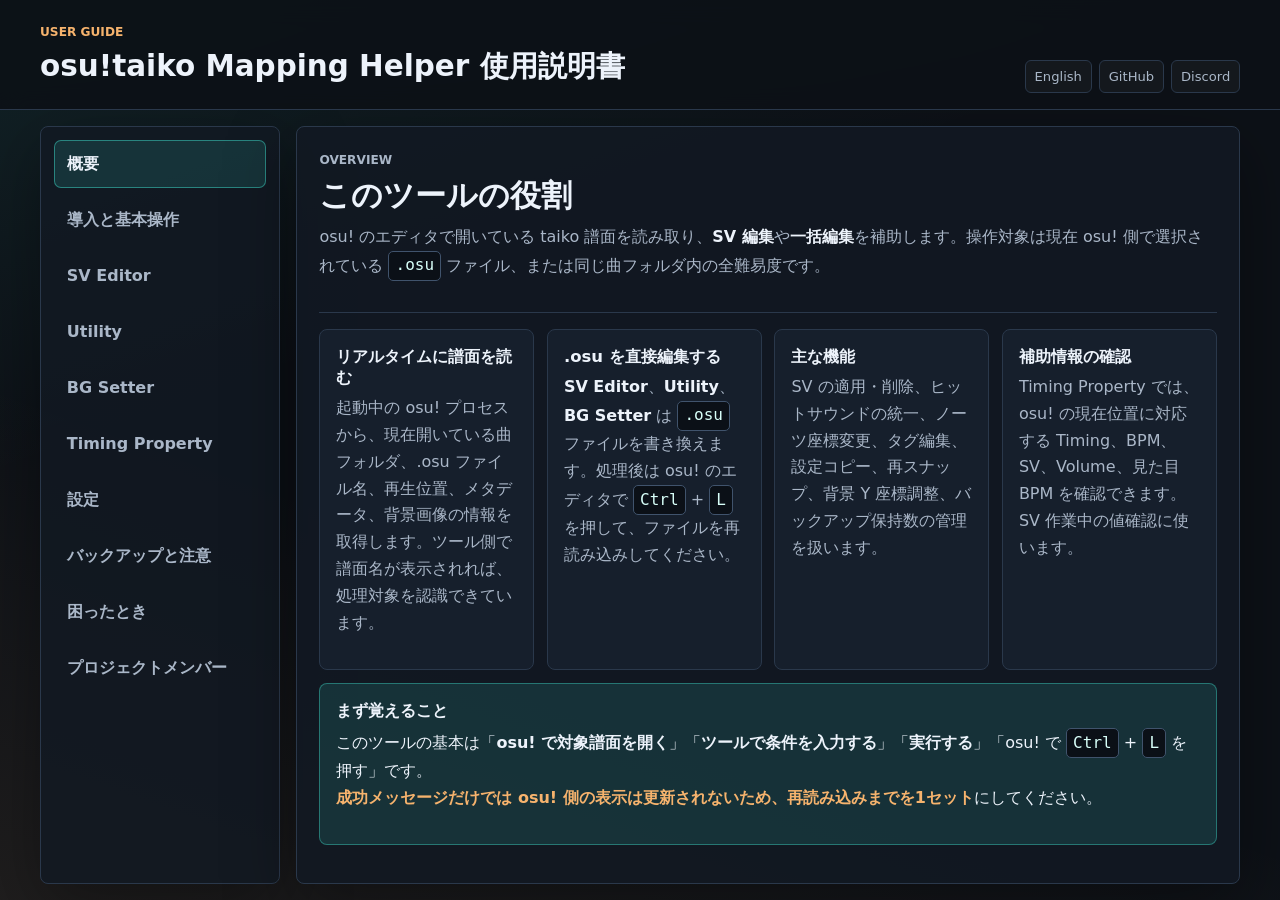
==== docs/index.html @ c8ee032d "表記修正" ====
<!doctype html>
<html lang="ja">
<head>
  <meta charset="utf-8">
  <meta name="viewport" content="width=device-width, initial-scale=1">
  <title>osu!taiko Mapping Helper 使用説明書</title>
  <link rel="stylesheet" href="style.css">
</head>
<body>
  <header class="app-header">
    <div>
      <p class="eyebrow">User Guide</p>
      <h1>osu!taiko Mapping Helper 使用説明書</h1>
    </div>
    <div class="header-meta" aria-label="ドキュメント情報">
      <a href="index.en.html">English</a>
      <a href="https://github.com/miyagish1m4/osutaiko-mapping-helper">GitHub</a>
      <a href="https://discord.gg/EG7AwfeGcW">Discord</a>
    </div>
  </header>

  <main class="manual-shell">
    <input checked type="radio" name="manual-tab" id="tab-overview">
    <input type="radio" name="manual-tab" id="tab-start">
    <input type="radio" name="manual-tab" id="tab-sv">
    <input type="radio" name="manual-tab" id="tab-utility">
    <input type="radio" name="manual-tab" id="tab-bg">
    <input type="radio" name="manual-tab" id="tab-timing-property">
    <input type="radio" name="manual-tab" id="tab-settings">
    <input type="radio" name="manual-tab" id="tab-safety">
    <input type="radio" name="manual-tab" id="tab-trouble">
    <input type="radio" name="manual-tab" id="tab-members">

    <nav class="tab-list" aria-label="説明書の章">
      <label for="tab-overview">概要</label>
      <label for="tab-start">導入と基本操作</label>
      <label for="tab-sv">SV Editor</label>
      <label for="tab-utility">Utility</label>
      <label for="tab-bg">BG Setter</label>
      <label for="tab-timing-property">Timing Property</label>
      <label for="tab-settings">設定</label>
      <label for="tab-safety">バックアップと注意</label>
      <label for="tab-trouble">困ったとき</label>
      <label for="tab-members">プロジェクトメンバー</label>
    </nav>

    <section class="tab-panel" id="overview-panel">
      <div class="panel-header">
        <p class="eyebrow">Overview</p>
        <h2>このツールの役割</h2>
        <p>osu! のエディタで開いている taiko 譜面を読み取り、<strong>SV 編集</strong>や<strong>一括編集</strong>を補助します。操作対象は現在 osu! 側で選択されている <code>.osu</code> ファイル、または同じ曲フォルダ内の全難易度です。</p>
      </div>

      <div class="dense-grid">
        <article>
          <h3>リアルタイムに譜面を読む</h3>
          <p>起動中の osu! プロセスから、現在開いている曲フォルダ、.osu ファイル名、再生位置、メタデータ、背景画像の情報を取得します。ツール側で譜面名が表示されれば、処理対象を認識できています。</p>
        </article>
        <article>
          <h3>.osu を直接編集する</h3>
          <p><strong>SV Editor</strong>、<strong>Utility</strong>、<strong>BG Setter</strong> は <code>.osu</code> ファイルを書き換えます。処理後は osu! のエディタで <kbd>Ctrl</kbd> + <kbd>L</kbd> を押して、ファイルを再読み込みしてください。</p>
        </article>
        <article>
          <h3>主な機能</h3>
          <p>SV の適用・削除、ヒットサウンドの統一、ノーツ座標変更、タグ編集、設定コピー、再スナップ、背景 Y 座標調整、バックアップ保持数の管理を扱います。</p>
        </article>
        <article>
          <h3>補助情報の確認</h3>
          <p>Timing Property では、osu! の現在位置に対応する Timing、BPM、SV、Volume、見た目 BPM を確認できます。SV 作業中の値確認に使います。</p>
        </article>
      </div>

      <div class="callout">
        <h3>まず覚えること</h3>
        <p>このツールの基本は「<strong>osu! で対象譜面を開く</strong>」「<strong>ツールで条件を入力する</strong>」「<strong>実行する</strong>」「osu! で <kbd>Ctrl</kbd> + <kbd>L</kbd> を押す」です。<br>
          <span class="marker warn">成功メッセージだけでは osu! 側の表示は更新されないため、再読み込みまでを1セット</span>にしてください。</p>
      </div>
    </section>

    <section class="tab-panel" id="start-panel">
      <div class="panel-header">
        <p class="eyebrow">Start</p>
        <h2>導入と基本操作</h2>
        <p>ビルド、起動、タイミング指定、実行後の確認までの共通手順です。</p>
      </div>

      <div class="content-columns start-columns">
        <article class="block">
          <h3>必要な環境</h3>
          <ul>
            <li>Windows</li>
            <li>osu! stable</li>
          </ul>
        </article>
        <article class="block">
          <h3>ダウンロード方法</h3>
          <ol class="compact-steps">
            <li>右上の <strong>GitHub</strong> ボタンから <a href="https://github.com/miyagish1m4/osutaiko-mapping-helper">miyagish1m4/osutaiko-mapping-helper</a> を開きます。</li>
            <li>右側にある <a href="https://github.com/miyagish1m4/osutaiko-mapping-helper/releases">Releases</a> を開きます。</li>
            <li><strong>Tag</strong> の数値が最新のバージョンをクリックします。</li>
            <li><code>osu.taiko.Mapping.Helper.vX.X.X.zip</code> をダウンロードします。</li>
            <li><strong>Source code</strong> はアプリの実行には不要です。</li>
            <li>zip を解凍し、<code>osu!taiko Mapping Helper.exe</code> を実行します。</li>
          </ol>
        </article>
      </div>

      <article class="block">
        <h3>起動方法</h3>
        <ol class="compact-steps">
          <li>osu! を起動し、エディタで編集したい taiko 譜面を開きます。</li>
          <li><code>osu!taiko Mapping Helper.exe</code> を起動します。</li>
          <li>ツール上部の譜面名や背景表示が更新されることを確認します。</li>
          <li>メニューから <strong>SV Editor</strong>、<strong>Utility</strong>、<strong>BG Setter</strong> を選びます。</li>
          <li>条件を入力して <strong>実行</strong> を押します。</li>
          <li>成功メッセージが出たら osu! 側で <kbd>Ctrl</kbd> + <kbd>L</kbd> を押します。</li>
        </ol>
      </article>
    </section>

    <section class="tab-panel" id="sv-panel">
      <div class="panel-header">
        <p class="eyebrow">SV Editor</p>
        <h2>SV の適用・削除</h2>
        <p>上から順番に、Timing、SV、Volume、対象、実行までを説明します。</p>
      </div>

      <article class="block">
        <h3>1. Timing</h3>
        <p>処理する範囲の始点と終点を指定します。<br>
          入力は <code>mm:ss:fff</code> 形式、またはミリ秒の整数に対応しています。たとえば <code>01:23:456</code> と <code>83456</code> はどちらも受け付けます。</p>
        <p><strong>Set Start Timing</strong> と <strong>Set End Timing</strong> は、osu! の現在の再生位置をそれぞれ始点・終点に入れるボタンです。</p>
        <p><strong>⇔ ボタン</strong>は始点と終点を入れ替えます。始点が終点より後ろにある状態では実行時にエラーになります。</p>
      </article>

      <article class="block">
        <h3>2. SV</h3>
        <p>SV チェックを有効にすると、追加または更新する緑線の SV を指定できます。<br>
          SV は 0 より大きい数値を入力します。小数も使用できます。<br>SV チェックを外した場合は、処理地点の直前にある緑線の SV を参照して、SV 値を明示的には変更しません。</p>
        <p><strong>等差モード</strong> は始点から終点まで一定量ずつ変化します。<br>
          <strong>等比モード</strong> は比率で変化します。</p>
        <div class="formula-grid" aria-label="SV 計算式">
          <div>
            <strong>等差モード</strong>
            <code>SV(t) = SV_start + (SV_end - SV_start) * p</code>
          </div>
          <div>
            <strong>等比モード</strong>
            <code>SV(t) = SV_start * (SV_end / SV_start) ^ p</code>
          </div>
        </div>
        <p class="small-note"><code>p</code> は範囲内の進行率です。始点では <code>0</code>、終点では <code>1</code> になります。</p><br>
        <div class="sv-graph-pair">
          <figure class="sv-graph" aria-label="終点の SV が始点より高い場合の変化イメージ">
            <img src="assets/sv-change-up.svg" alt="終点の SV が始点より高い場合の等差と等比の変化イメージ">
            <figcaption>終点の SV が高い場合</figcaption>
          </figure>
          <figure class="sv-graph" aria-label="終点の SV が始点より低い場合の変化イメージ">
            <img src="assets/sv-change-down.svg" alt="終点の SV が始点より低い場合の等差と等比の変化イメージ">
            <figcaption>終点の SV が低い場合</figcaption>
          </figure>
        </div>
      </article>

      <article class="block">
        <h3>3. Volume</h3>
        <p>Volume チェックを有効にすると、緑線の音量を指定できます。<br>
          Volume は 5 から 100 の整数で入力します。小数は受け付けません。<br>
          Volume チェックを外した場合は、処理地点の直前にある赤線 or 緑線 の Volume を参照します。音量を変えずに SV だけを編集したい場合は、Volume を無効にして下さい。</p>
        <p><strong>赤線に適用</strong> を有効にすると、指定範囲内にある赤線の Volume も指定した値に変更します。<br>
          赤線と緑線が同時刻にある場合に、それぞれの Volume が違う値になってしまうことを避けたいときに使います。</p>
        <p>このチェックボックスをオフにすると、範囲内の赤線 Volume は変更されません。<br>
          たとえば最初の赤線だけ、赤線と緑線をあえて別の Volume にすることで、その線より前は赤線の Volume、その線より後は緑線の Volume として扱わせたい場合に使えます。</p>
      </article>

      <div class="content-columns">
        <article class="block">
          <h3>4. 始点に適用</h3>
          <p>無効にすると、始点ちょうどの対象は処理から除外されます。</p>
        </article>
        <article class="block">
          <h3>5. 終点に適用</h3>
          <p>無効にすると、終点ちょうどの対象は処理から除外されます。</p>
        </article>
      </div>

      <article class="block">
        <h3>6. 相対速度変化</h3>
        <p>設定の<strong>アドバンスモード</strong>を有効にすると表示されます。<br>
          通常は入力した SV をそのまま使いますが、相対速度変化では<strong>対象のオブジェクトに適用されている SV を基準</strong>にして、新しい SV を計算します。<br><br>
        <strong>乗算</strong> は <code>(現在の SV - 基準 SV) * 入力 SV + 基準 SV</code> の形で変化します。<br>
        <strong>加算</strong> は現在の SV に入力 SV を足します。</p>
        <div class="sv-graph-pair relative-graph-pair">
          <figure class="sv-graph relative-graph" aria-label="相対速度変化の加算イメージ">
            <img src="assets/relative-sv-add.svg" alt="処理前の SV に入力 SV を足して変化後の SV を作る加算のイメージ">
          </figure>
          <figure class="sv-graph relative-graph" aria-label="相対速度変化の乗算イメージ">
            <img src="assets/relative-sv-multiply.svg" alt="基準 SV からの差分を倍率で変化させる乗算のイメージ">
          </figure>
        </div><br>
        <p><strong>終点の有効化</strong> を併用すると、相対変化の始点値と終点値を別々に指定できます。</p>
        <div class="sv-graph-pair relative-graph-pair">
          <figure class="sv-graph relative-graph" aria-label="終点の有効化を使った相対速度変化の加算イメージ">
            <img src="assets/relative-sv-add-end.svg" alt="加算値が始点の -0.0 から終点の -1.0 へ変化するイメージ">
          </figure>
          <figure class="sv-graph relative-graph" aria-label="終点の有効化を使った相対速度変化の乗算イメージ">
            <img src="assets/relative-sv-multiply-end.svg" alt="乗算値が始点の 1.0 から終点の 1.5 へ変化するイメージ">
          </figure>
        </div>
      </article>

      <div class="content-columns">
        <article class="block">
          <h3>7. 適用タブ</h3>
          <p>指定範囲内の対象タイミングに緑線を追加します。<br>SV や Volume を有効にしている場合は、始点から終点までの位置に応じて値を計算します。</p>
          <p>既存の緑線と重なる場合は、処理対象やオフセットに応じて<strong>既存緑線を整理</strong>しながら出力します。</p>
          <p>整理の内容として、対象ノーツの直前から対象ノーツまでの間にある既存緑線は、今回置く線と効果が重複しないよう削除対象になることがあります。
            ただし、<strong>選択していない Object の SV を戻すために必要な線</strong>や、kiai の切り替わりを維持するために必要な線は残す・値を引き継ぐように扱われます。</p>
          <p>適用後は、範囲内や範囲後のスライダーの見た目が崩れにくいように、必要に応じて <code>sliderLength</code> を補正します。</p>
          <p>kiai 状態は、直前の赤線 or 緑線を引き継ぎます。</p>
        </article>
        <article class="block">
          <h3>8. 削除タブ</h3>
          <p>指定範囲内の緑線を削除します。赤線は削除しません。</p>
          <p>削除後は、範囲内や範囲後のスライダーの見た目が崩れにくいように、必要に応じて <code>sliderLength</code> を補正します。</p>
        </article>
      </div>

      <article class="block">
        <h3>9. オフセット</h3>
        <p>チェックすると、Objects のみで緑線を置くときに、対象ノーツの少し前へ緑線をずらします。</p>
        <p>設定画面のオフセットタイプが<br>
          <strong>1/16 (1/12) オフセット</strong> の場合は、BPM から 1/16 分の時間を計算して前に置きます。<br>
          <strong>ミリ秒 (ms) オフセット</strong> の場合は、指定したミリ秒分前に置きます。</p>
        <p><strong>1/12 を含める</strong> を有効にすると、1/12 snap の HitObject が含まれる場合に、前の HitObject の方へ SV 線が近づきすぎないように 1/12 分のオフセットを使います。それ以外の配置では 1/16 が使われます。</p>
        <p>Volume 変化を伴う SV 線を設置する場合は、プレイヤーが早入りして叩くことにより Volume 変化が適用されなくなる場合を防ぐためにこの機能を使うことを推奨します。</p>
      </article>

      <article class="block">
        <h3>10. 処理対象の選び方</h3>
        <div class="definition-list">
          <div><strong>Objects のみ</strong><span><strong>HitObject、小節線、BookMark、特定 Object </strong>を基準に緑線を追加します。基本モードです。</span></div>
          <div><strong>BeatSnaps</strong><span>HitObject の有無にかかわらず、<strong>指定する BeatSnap 間隔で緑線</strong>を引きます。<br>
            ノーツがない場所で Volume 変化のグラデーションを設置したい場合などに使います。<br>
            ※オフセットは適用されません。</span></div>
          <div><strong>緑線</strong><span>設定の<strong>アドバンスモード</strong>を有効にすると表示されます。<br>
            <strong>既に置かれている緑線</strong>の SV 値・ Volume 値を修正します。<br>
            ※オフセットは適用されません。</span></div>
          <div><strong>赤線</strong><span>設定の<strong>アドバンスモード</strong>を有効にすると表示されます。<br>
            <strong>設定した見た目 BPM</strong> になるように、既に置かれている赤線に緑線を引きます。<br>
            BPM が細かく変化する曲で、見た目上のスクロール速度を統一したい際などに使用します。<br>
            ※オフセットは適用されません。
          </span></div>
        </div>
      </article>

      <article class="block">
        <h3>Objects のみの詳細</h3>
        <div class="manual-table">
          <div><strong>すべての Object</strong><span><strong>指定範囲内の全ての Object（ノーツ、スライダー、スピナー、小節線、BookMark）</strong>を対象に緑線を置きます。<br></span></div>
          <div><strong>小節線のみ</strong><span><strong>小節線</strong>を対象にします。<br>
            ノーツがない小節線、ノーツがある小節線、両方を対象とし緑線を置きます。<br>
            それぞれの小節線の次の Object にも戻し用の緑線を自動で置いて SV が意図せず次の区間へ残り続けないようにします。</span></div>
          <div><strong>小節線以外</strong><span>小節線と同じタイミングではない Object を対象にします。<br>
            小節線にも戻し用の緑線を自動で置いて SV が意図せず小節線にかからないようにします。</span></div>
          <div><strong>BookMark のみ</strong><span><strong>BookMark</strong> と同じタイミングにある地点だけを対象にします。<br>
            ノーツがない BookMark、ノーツがある BookMark、両方を対象とし緑線を置きます。<br>
            それぞれの BookMark の次の Object にも戻し用の緑線を自動で置いて SV が意図せず次の区間へ残り続けないようにします。</span></div>
          <div><strong>BookMark 以外</strong><span>BookMark が付いていない Object を対象にします。<br>
            BookMark にも戻し用の緑線を自動で置いて SV が意図せず BookMark にかからないようにします。<br>目印を付けた場所だけを避けたい場合に使います。</span></div>
          <div><strong>特定の Object のみ</strong><span><strong>通常 Don、通常 Kat、通常スライダー、大音符 Don、大音符 Kat、大音符スライダー、スピナー</strong> を個別に選び、選択した種類に一致する Object だけを処理します。<br>
            選択していない種類の Object に対応する既存の緑線は、基本的に触りません。<br>
            このモードでは、選んだ Object の直前または同時刻に緑線を置き、次のノーツ側にも戻し用の緑線を自動で置いて SV が意図せず次の区間へ残り続けないようにします。</span></div>
        </div>
      </article>

      <article class="block">
        <h3>11. 実行ボタン</h3>
        <p><strong>実行</strong> を押すと、現在の入力値と処理対象をもとに <code>.osu</code> ファイルを上書きします。<br>
          実行前にバックアップが作成され、成功するとメッセージが表示されます。最後に osu! 側で <kbd>Ctrl</kbd> + <kbd>L</kbd> を押して再読み込みしてください。</p>
      </article>
    </section>

    <section class="tab-panel" id="utility-panel">
      <div class="panel-header">
        <p class="eyebrow">Utility</p>
        <h2>一括処理と補助機能</h2>
        <p>Utility は、SV 以外の譜面編集をまとめて行う場所です。</p>
      </div>

      <div class="definition-list tall">
        <div><strong>オフセット変更 (all diffs)</strong><span>同じ曲フォルダ内の全 .osu ファイルを対象に、指定ミリ秒分<strong>タイミングを移動</strong>します。<br>
          PreviewTime、Bookmarks、TimingPoints、HitObjects、動画イベントの開始時刻が移動対象です。</span></div>
        <div><strong>ヒットサウンド設定</strong><span>現在の難易度を対象に、Kat を <strong>Clap または Whistle へ統一</strong>する機能です。<br>
          Don 系のノーツは基本的に変更せず、Kat と大音符 Kat に選択したヒットサウンドを反映します。</span></div>
        <div><strong>ノーツ座標設定</strong><span>現在の難易度のノーツ座標を書き換えます。<br>
          <strong>Center</strong> は X=256 / Y=192 の中央寄せです。<br>
          <strong>Separate</strong> は Don、Kat、大音符 Don、大音符 Kat ごとに設定画面の座標を使います。<br>
          <strong>Random</strong> はノーツごとにランダムな座標を設定します。スライダーは制御点も移動します。</span></div>
        <div><strong>タグエディタ (all diffs)</strong><span>タグ入力欄の内容を、同じ曲フォルダ内の<strong>全難易度の Metadata に反映</strong>します。</span></div>
        <div><strong>設定コピー (all diffs)</strong><span>現在の難易度から<strong>全難易度へ設定をコピー</strong>します。<br>
          Metadata、BG、Preview、Timing Points を選べます。<br>
          Timing Points は赤線をコピーし、既存の緑線は各難易度のものを残して出力します。</span></div>
        <div><strong>再スナップ</strong><span>現在の難易度を対象に、指定範囲内のノーツを<strong>選択したビートスナップ間隔へ移動</strong>します。<br>
          全てのノーツを再スナップしたい場合は、範囲を指定しないでください。</span></div>
      </div>

      <article class="block">
        <h3>再スナップの詳しい挙動</h3>
        <p>赤線ごとに <strong>BPM</strong>、<strong>拍子</strong>、<strong>barLength</strong> からスナップ間隔を計算します。<br>
          各スナップ位置の前後半分の範囲に入っているノーツを、そのスナップ位置へ移動します。範囲内に赤線がある場合、次の赤線以降は新しい BPM と拍子で再計算します。</p>
        <p>選べる間隔は <code>1/24</code>、<code>1/36</code>、<code>1/48</code>、<code>1/60</code> です。譜面の意図に合う最小単位を選んでください。実行前に確認ダイアログが表示されます。</p>
      </article>
    </section>

    <section class="tab-panel" id="bg-panel">
      <div class="panel-header">
        <p class="eyebrow">BG Setter</p>
        <h2>背景 Y 座標の調整</h2>
        <p>現在の譜面背景を表示し、osu! の背景イベント行に保存されている Y 座標を調整します。</p>
      </div>

      <article class="block">
        <h3>何を変更するか</h3>
        <p>Events セクションの背景行にある <strong>Y オフセット</strong>を書き換えます。<span class="marker warn">画像ファイルそのものを編集する機能ではありません。</span>背景の表示位置だけを変えたいときに使います。</p>
      </article>

      <article class="block">
        <h3>操作</h3>
        <ol class="compact-steps">
          <li>osu! エディタで対象譜面を開きます。</li>
          <li>メニューから <strong>BG Setter</strong> を開きます。</li>
          <li>背景を上下にドラッグして Y 座標を調整します。</li>
          <li><strong>実行</strong>、または <kbd>Ctrl</kbd> + <kbd>S</kbd> で保存します。</li>
          <li>osu! 側で <kbd>Ctrl</kbd> + <kbd>L</kbd> を押して確認します。</li>
        </ol>
      </article>
    </section>

    <section class="tab-panel" id="timing-property-panel">
      <div class="panel-header">
        <p class="eyebrow">Timing Property</p>
        <h2>現在位置の譜面情報を確認する</h2>
        <p>Timing Property は、編集対象を書き換える画面ではなく、osu! の現在再生位置に対応する値を確認するための補助画面です。設定の<strong>アドバンスモード</strong>を有効にしている場合にメニューへ表示されます。</p>
      </div>

      <div class="definition-list tall">
        <div><strong>Timing</strong><span>osu! の現在再生位置を <code>mm:ss:fff</code> 形式で表示します。</span></div>
        <div><strong>BPM</strong><span>現在位置に適用されている<strong>赤線の BPM</strong> を表示します。</span></div>
        <div><strong>SV</strong><span>現在位置に適用されている <strong>SV</strong> を表示します。</span></div>
        <div><strong>見た目 BPM</strong><span>BPM、SV、SliderMultiplier をもとに、<strong>見た目上のスクロール速度</strong>を BPM 相当で表示します。</span></div>
        <div><strong>Volume</strong><span>現在位置に適用されている <strong>Volume</strong> を表示します。</span></div>
      </div>

      <article class="block">
        <h3>使い方</h3>
        <p>osu! エディタで曲を再生またはシークすると、Timing Property の値も更新されます。<br>
          SV Editor で複雑なカーブを作る前に、現在の BPM や SV を確認しておくと、入力する SV 値を決めやすくなります。</p>
      </article>
    </section>

    <section class="tab-panel" id="settings-panel">
      <div class="panel-header">
        <p class="eyebrow">Settings</p>
        <h2>設定項目</h2>
        <p>ツール全体の表示、バックアップ保持数、オフセット方式、ノーツ座標を管理します。</p>
      </div>

      <div class="definition-list tall">
        <div><strong>言語設定</strong><span><strong>English / 日本語</strong>を切り替えます。</span></div>
        <div><strong>バックアップ保持上限</strong><span>譜面ごとに保持する<strong>バックアップ数</strong>です。<br>
          1から100の整数を指定します。保存時に古いバックアップが整理されます。</span></div>
        <div><strong>オフセットタイプ</strong><span>SV Editor のオフセット入力を、<strong>スナップ基準</strong>または<strong>ミリ秒基準</strong>に切り替えます。</span></div>
        <div><strong>ノーツ配置設定</strong><span><strong>Separate</strong> 使用時の Don、Kat、大音符 Don、大音符 Kat の X / Y 座標を設定します。<br>
          X は 0 から 512、Y は 0 から 384 の範囲です。<br>
          初期値は<br>
          Don : X=64 / Y=64<br>
          Kat : X=448 / Y=64<br>
          大音符 Don : X=64 / Y=320<br>
          大音符 Kat : X=448 / Y=320<br>
          です。</span></div>
        <div><strong>Unicode対応</strong><span>譜面名表示に <strong>TitleUnicode / ArtistUnicode</strong> を使います。<br>
          日本語や特殊文字の曲名を表示できます。</span></div>
        <div><strong>アドバンスモード</strong><span>相対速度変化や Timing Property など、<strong>追加の編集項目を表示</strong>します。</span></div>
      </div>
    </section>

    <section class="tab-panel" id="safety-panel">
      <div class="panel-header">
        <p class="eyebrow">Safety</p>
        <h2>バックアップと注意事項</h2>
        <p>このツールは便利ですが、実行時に <code>.osu</code> ファイルを書き換えます。処理の前後で何が起きるかを理解しておくと安心です。</p>
      </div>

      <div class="content-columns">
        <article class="block warning">
          <h3>自動バックアップ</h3>
          <p>SV Editor、Utility の一部、BG Setter は、上書き前に Backup フォルダへ現在の <code>.osu</code> ファイルをコピーします。<br>
            バックアップファイル名には日時が使われ、設定した保持上限を超えた古いファイルは削除されます。</p>
        </article>
        <article class="block warning">
          <h3>手動バックアップ推奨</h3>
          <p>大きな範囲への SV 適用、全難易度へのコピー、Resnap などは影響範囲が広い処理です。<br>
            公開前の譜面や作業中のセットでは、曲フォルダごと別の場所へコピーしてから試すと安全です。</p>
        </article>
      </div>

      <article class="block warning">
        <h3>免責事項</h3>
        <p>このツールの使用、またはこのツールに関連して発生したすべての問題は、自己責任でお願いいたします。<br>
          製作者および配布者は一切の責任を負いません。</p>
      </article>

      <article class="block">
        <h3>実行後の確認</h3>
        <p>成功メッセージは「ファイルへの書き出しが終わった」ことを示します。osu! エディタの表示は自動では更新されません。<br>
          必ず <kbd>Ctrl</kbd> + <kbd>L</kbd> で再読み込みし、<strong>Timing</strong>、<strong>HitObjects</strong>、<strong>背景座標</strong>を確認してください。</p>
      </article>
    </section>

    <section class="tab-panel" id="trouble-panel">
      <div class="panel-header">
        <p class="eyebrow">Troubleshooting</p>
        <h2>困ったとき</h2>
        <p>よくある症状と確認する場所です。</p>
      </div>

      <div class="faq-list">
        <details>
          <summary>譜面名や背景が表示されない</summary>
          <p>osu! が起動しているか、エディタで譜面を開いているか確認してください。<br>
            曲フォルダや .osu ファイルが移動・削除されている場合も取得に失敗します。</p>
        </details>
        <details>
          <summary>実行後に変化が見えない</summary>
          <p>osu! 側で <kbd>Ctrl</kbd> + <kbd>L</kbd> を押して譜面を再読み込みしてください。<br>
            ツールがファイルを書き換えても、エディタの表示は自動更新されません。</p>
        </details>
        <details>
          <summary>Timing の入力でエラーになる</summary>
          <p><code>mm:ss:fff</code> 形式、またはミリ秒の整数で入力してください。<br>
            始点が終点より後ろの場合もエラーになります。</p>
        </details>
        <details>
          <summary>SVやVolumeの値でエラーになる</summary>
          <p>SV は正の数、Volume は 5 から 100 の整数が基本です。<br>
            相対速度変化の基準 SV も正の値を指定してください。</p>
        </details>
        <details>
          <summary>バックアップを減らしたい</summary>
          <p>設定画面のバックアップ保持上限を変更して保存します。<br>
            1から100の範囲で指定でき、保存後に古いバックアップが整理されます。</p>
        </details>
        <details>
          <summary>osu!lazer で使えない</summary>
          <p><strong>osu!lazer はサポートしていません。</strong><br>
            osu!lazer では、開いている譜面や現在位置をリアルタイムに読み取る機能を使用できません。<br>
            また、osu!stable と osu!lazer では <strong>osu! file format</strong> が異なるため、osu!lazer の <code>.osu</code> ファイルへ書き込むと、想定していない動作につながる可能性があります。<br>
            このツールは <strong>osu!stable でのみ使用してください。</strong></p>
        </details>
        <details>
          <summary>バグを報告したい</summary>
          <p>ツール上で不具合が発生した場合は、<a href="https://discord.gg/EG7AwfeGcW">Discord</a> の <code>bug-report</code> へ報告をお願いいたします。</p>
        </details>
        <details>
          <summary>機能追加を提案したい</summary>
          <p>ツールに追加してほしい機能や改善案がある場合は、<a href="https://discord.gg/EG7AwfeGcW">Discord</a> の <code>request</code> へ投稿をお願いいたします。</p>
        </details>
      </div>
    </section>

    <section class="tab-panel" id="members-panel">
      <div class="panel-header">
        <p class="eyebrow">Project Members</p>
        <h2>プロジェクトメンバー</h2>
        <p>osu!taiko Mapping Helper の開発、機能提案、説明書作成、校閲、テストに関わった方々です。</p>
      </div>

      <div class="definition-list tall">
        <div><strong>プログラム</strong><span>
          <a href="https://osu.ppy.sh/users/8027517">miyagishima</a><br>
          <a href="https://osu.ppy.sh/users/5321719">uone</a>（共通機能のみ）
        </span></div>
        <div><strong>機能の考案</strong><span>
          <a href="https://osu.ppy.sh/users/2774767">tasuke912</a><br>
          提案をくださる皆様
        </span></div>
        <div><strong>使用説明書の作成</strong><span>
          <a href="https://osu.ppy.sh/users/12029122">Vanity8</a>
        </span></div>
        <div><strong>校閲</strong><span>
          <a href="https://osu.ppy.sh/users/14520910">Maimaing</a>
        </span></div>
        <div><strong>テスター</strong><span>
          <a href="https://osu.ppy.sh/users/8027517">miyagishima</a>（簡単な確認のみ）<br>
          使ってくださる皆様
        </span></div>
      </div>
    </section>
  </main>

</body>
</html>
---- docs/style.css ----
﻿:root {
  color-scheme: dark;
  --bg: #0d1117;
  --bg-elevated: #121923;
  --panel: #161f2c;
  --panel-strong: #1c2838;
  --ink: #edf3fb;
  --muted: #aab7c8;
  --subtle: #758397;
  --line: #2a384b;
  --line-strong: #40536c;
  --brand: #3dd6c6;
  --brand-soft: rgba(61, 214, 198, 0.14);
  --accent: #f6b36d;
  --danger: #ff8f8f;
  --warning-bg: rgba(246, 179, 109, 0.12);
  --shadow: 0 20px 70px rgba(0, 0, 0, 0.35);
}

* {
  box-sizing: border-box;
}

html,
body {
  min-height: 100%;
}

body {
  margin: 0;
  font-family: "Yu Gothic UI", "Meiryo", system-ui, sans-serif;
  color: var(--ink);
  background:
    linear-gradient(160deg, rgba(61, 214, 198, 0.09), transparent 35%),
    linear-gradient(20deg, rgba(246, 179, 109, 0.08), transparent 38%),
    var(--bg);
  line-height: 1.68;
}

code,
kbd,
pre {
  font-family: "Cascadia Mono", "Consolas", monospace;
}

code,
kbd {
  display: inline-block;
  padding: 0.05rem 0.38rem;
  border: 1px solid var(--line-strong);
  border-radius: 5px;
  background: #0b1017;
  color: #d8fff9;
}

strong {
  color: var(--ink);
}

.tag {
  display: inline-flex;
  align-items: center;
  min-height: 1.45rem;
  margin-right: 0.38rem;
  padding: 0.05rem 0.45rem;
  border: 1px solid rgba(61, 214, 198, 0.45);
  border-radius: 999px;
  color: #bffdf6;
  background: rgba(61, 214, 198, 0.12);
  font-size: 0.78rem;
  font-weight: 700;
  line-height: 1.25;
  vertical-align: 0.08rem;
}

.tag.warn {
  border-color: rgba(246, 179, 109, 0.5);
  color: #ffd7aa;
  background: rgba(246, 179, 109, 0.13);
}

.tag.danger {
  border-color: rgba(255, 143, 143, 0.52);
  color: #ffc9c9;
  background: rgba(255, 143, 143, 0.12);
}

.tag.neutral {
  border-color: var(--line-strong);
  color: #d6e3f4;
  background: rgba(255, 255, 255, 0.055);
}

.marker {
  color: var(--brand);
  font-weight: 700;
}

.marker.warn {
  color: var(--accent);
}

.marker.danger {
  color: var(--danger);
}

pre {
  margin: 0.7rem 0 0;
  overflow-x: auto;
  padding: 0.9rem 1rem;
  border: 1px solid var(--line);
  border-radius: 8px;
  background: #090d13;
  color: #dce7f5;
}

.app-header {
  display: flex;
  justify-content: space-between;
  gap: 1.5rem;
  align-items: end;
  padding: 1.4rem clamp(1rem, 4vw, 2.5rem) 1rem;
  border-bottom: 1px solid var(--line);
  background: rgba(13, 17, 23, 0.9);
  backdrop-filter: blur(12px);
}

.eyebrow {
  margin: 0 0 0.35rem;
  color: var(--accent);
  font-size: 0.76rem;
  font-weight: 700;
  letter-spacing: 0;
  text-transform: uppercase;
}

h1,
h2,
h3,
p {
  margin-top: 0;
}

h1,
h2,
h3 {
  line-height: 1.28;
  letter-spacing: 0;
}

h1 {
  margin-bottom: 0.45rem;
  font-size: clamp(1.35rem, 2.3vw, 2.05rem);
}

h2 {
  margin-bottom: 0.55rem;
  font-size: clamp(1.35rem, 2.4vw, 2rem);
}

h3 {
  margin-bottom: 0.45rem;
  font-size: 1.03rem;
}

.lead {
  max-width: 760px;
  margin-bottom: 0;
  color: var(--muted);
}

.header-meta {
  display: flex;
  flex-wrap: wrap;
  justify-content: flex-end;
  gap: 0.45rem;
  min-width: 220px;
}

.header-meta span,
.header-meta a {
  padding: 0.28rem 0.55rem;
  border: 1px solid var(--line);
  border-radius: 6px;
  color: var(--muted);
  background: rgba(255, 255, 255, 0.03);
  font-size: 0.82rem;
  text-decoration: none;
}

.header-meta a:hover,
.header-meta a:focus-visible {
  color: var(--brand);
}

.manual-shell {
  display: grid;
  grid-template-columns: 15rem minmax(0, 1fr);
  gap: 1rem;
  height: calc(100vh - 6.9rem);
  min-height: 620px;
  padding: 1rem clamp(1rem, 4vw, 2.5rem);
}

.manual-shell > input {
  position: absolute;
  inline-size: 1px;
  block-size: 1px;
  opacity: 0;
  pointer-events: none;
}

.tab-list {
  display: grid;
  align-content: start;
  gap: 0.5rem;
  padding: 0.8rem;
  border: 1px solid var(--line);
  border-radius: 8px;
  background: rgba(18, 25, 35, 0.82);
  box-shadow: var(--shadow);
  overflow-y: auto;
}

.tab-list label {
  display: flex;
  align-items: center;
  min-height: 2.7rem;
  padding: 0.6rem 0.75rem;
  border: 1px solid transparent;
  border-radius: 7px;
  color: var(--muted);
  cursor: pointer;
  font-weight: 700;
}

.tab-list label:hover,
.tab-list label:focus-visible {
  border-color: var(--line-strong);
  color: var(--ink);
  background: rgba(255, 255, 255, 0.04);
}

#tab-overview:checked ~ .tab-list label[for="tab-overview"],
#tab-start:checked ~ .tab-list label[for="tab-start"],
#tab-sv:checked ~ .tab-list label[for="tab-sv"],
#tab-utility:checked ~ .tab-list label[for="tab-utility"],
#tab-bg:checked ~ .tab-list label[for="tab-bg"],
#tab-timing-property:checked ~ .tab-list label[for="tab-timing-property"],
#tab-settings:checked ~ .tab-list label[for="tab-settings"],
#tab-safety:checked ~ .tab-list label[for="tab-safety"],
#tab-trouble:checked ~ .tab-list label[for="tab-trouble"],
#tab-members:checked ~ .tab-list label[for="tab-members"] {
  border-color: rgba(61, 214, 198, 0.5);
  color: var(--ink);
  background: var(--brand-soft);
}

.tab-panel {
  display: none;
  overflow-y: auto;
  padding: clamp(1rem, 2vw, 1.4rem);
  border: 1px solid var(--line);
  border-radius: 8px;
  background: rgba(18, 25, 35, 0.88);
  box-shadow: var(--shadow);
}

#tab-overview:checked ~ #overview-panel,
#tab-start:checked ~ #start-panel,
#tab-sv:checked ~ #sv-panel,
#tab-utility:checked ~ #utility-panel,
#tab-bg:checked ~ #bg-panel,
#tab-timing-property:checked ~ #timing-property-panel,
#tab-settings:checked ~ #settings-panel,
#tab-safety:checked ~ #safety-panel,
#tab-trouble:checked ~ #trouble-panel,
#tab-members:checked ~ #members-panel {
  display: block;
}

.panel-header {
  width: 100%;
  margin-bottom: 1rem;
  padding-bottom: 0.9rem;
  border-bottom: 1px solid var(--line);
}

.panel-header p,
.block p,
.block li,
.dense-grid p,
.definition-list span,
.faq-list p {
  color: var(--muted);
}

.dense-grid {
  display: grid;
  grid-template-columns: repeat(4, minmax(0, 1fr));
  gap: 0.8rem;
}

.dense-grid article,
.block,
.callout,
details,
.definition-list > div {
  border: 1px solid var(--line);
  border-radius: 8px;
  background: var(--panel);
}

.dense-grid article,
.block,
.callout {
  padding: 1rem;
}

.content-columns {
  display: grid;
  grid-template-columns: repeat(2, minmax(0, 1fr));
  gap: 0.8rem;
}

.start-columns {
  grid-template-columns: minmax(18rem, 0.72fr) minmax(0, 1.28fr);
}

.block,
.callout,
.definition-list,
.faq-list,
.content-columns,
.dense-grid {
  margin-bottom: 0.8rem;
}

.callout {
  border-color: rgba(61, 214, 198, 0.42);
  background: var(--brand-soft);
}

.warning {
  border-color: rgba(246, 179, 109, 0.45);
  background: var(--warning-bg);
}

.compact-steps {
  display: grid;
  gap: 0.42rem;
  margin: 0;
  padding-left: 1.35rem;
}

.formula-grid {
  display: grid;
  grid-template-columns: repeat(2, minmax(0, 1fr));
  gap: 0.6rem;
  margin: 0.9rem 0 0.5rem;
}

.formula-grid > div {
  display: grid;
  gap: 0.35rem;
  padding: 0.75rem;
  border: 1px solid var(--line);
  border-radius: 8px;
  background: rgba(255, 255, 255, 0.025);
}

.formula-grid strong {
  color: var(--brand);
}

.small-note {
  font-size: 0.92rem;
}

.sv-graph-pair {
  display: grid;
  grid-template-columns: repeat(2, minmax(0, 1fr));
  gap: 0.75rem;
  max-width: 940px;
  margin-top: 0.85rem;
}

.sv-graph {
  max-width: 460px;
  margin: 0;
  padding: 0.65rem;
  border: 1px solid var(--line);
  border-radius: 8px;
  background: #0b1017;
}

.sv-graph img {
  display: block;
  width: 100%;
  height: auto;
  min-height: 130px;
}

.sv-graph figcaption {
  margin-top: 0.5rem;
  color: var(--muted);
  font-size: 0.92rem;
}

.relative-graph-pair {
  max-width: 1120px;
}

.relative-graph {
  max-width: 560px;
}

.definition-list {
  display: grid;
  gap: 0.5rem;
}

.manual-table {
  display: grid;
  overflow: hidden;
  border: 1px solid var(--line);
  border-radius: 8px;
}

.manual-table > div {
  display: grid;
  grid-template-columns: minmax(9rem, 0.36fr) minmax(0, 1fr);
  gap: 0.8rem;
  padding: 0.85rem 1rem;
  border-top: 1px solid var(--line);
  background: rgba(255, 255, 255, 0.025);
}

.manual-table > div:first-child {
  border-top: 0;
}

.manual-table > div > strong:first-child {
  color: var(--brand);
}

.manual-table > div > span strong {
  color: var(--ink);
}

.manual-table span {
  color: var(--muted);
}

.definition-list > div {
  display: grid;
  grid-template-columns: minmax(8.5rem, 0.35fr) minmax(0, 1fr);
  gap: 0.8rem;
  padding: 0.85rem 1rem;
}

.definition-list > div > strong:first-child {
  color: var(--brand);
}

.definition-list > div > span strong {
  color: var(--ink);
}

.definition-list a {
  color: #bffdf6;
  font-weight: 700;
  text-decoration: none;
}

.definition-list a:hover,
.definition-list a:focus-visible {
  color: var(--brand);
  text-decoration: underline;
}

.definition-list.tall > div {
  grid-template-columns: minmax(10rem, 0.32fr) minmax(0, 1fr);
}

.utility-grid {
  grid-template-columns: repeat(3, minmax(0, 1fr));
}

.faq-list {
  display: grid;
  gap: 0.6rem;
}

.block a,
.faq-list a {
  color: #bffdf6;
  font-weight: 700;
  text-decoration: none;
}

.block a:hover,
.block a:focus-visible,
.faq-list a:hover,
.faq-list a:focus-visible {
  color: var(--brand);
  text-decoration: underline;
}

details {
  padding: 0.9rem 1rem;
}

summary {
  cursor: pointer;
  color: var(--ink);
  font-weight: 700;
}

summary:hover,
summary:focus-visible {
  color: var(--brand);
}

@media (max-width: 1080px) {
  .manual-shell {
    grid-template-columns: 1fr;
    height: auto;
    min-height: 0;
  }

  .tab-list {
    display: flex;
    overflow-x: auto;
  }

  .tab-list label {
    flex: 0 0 auto;
  }

  .tab-panel {
    min-height: 62vh;
    max-height: none;
  }

  .dense-grid,
  .utility-grid {
    grid-template-columns: repeat(2, minmax(0, 1fr));
  }
}

@media (max-width: 720px) {
  .app-header {
    flex-direction: column;
    align-items: stretch;
  }

  .header-meta {
    justify-content: flex-start;
  }

  .content-columns,
  .dense-grid,
  .utility-grid,
  .formula-grid,
  .sv-graph-pair,
  .manual-table > div,
  .definition-list > div,
  .definition-list.tall > div {
    grid-template-columns: 1fr;
  }

  .manual-shell {
    padding-inline: 0.75rem;
  }
}
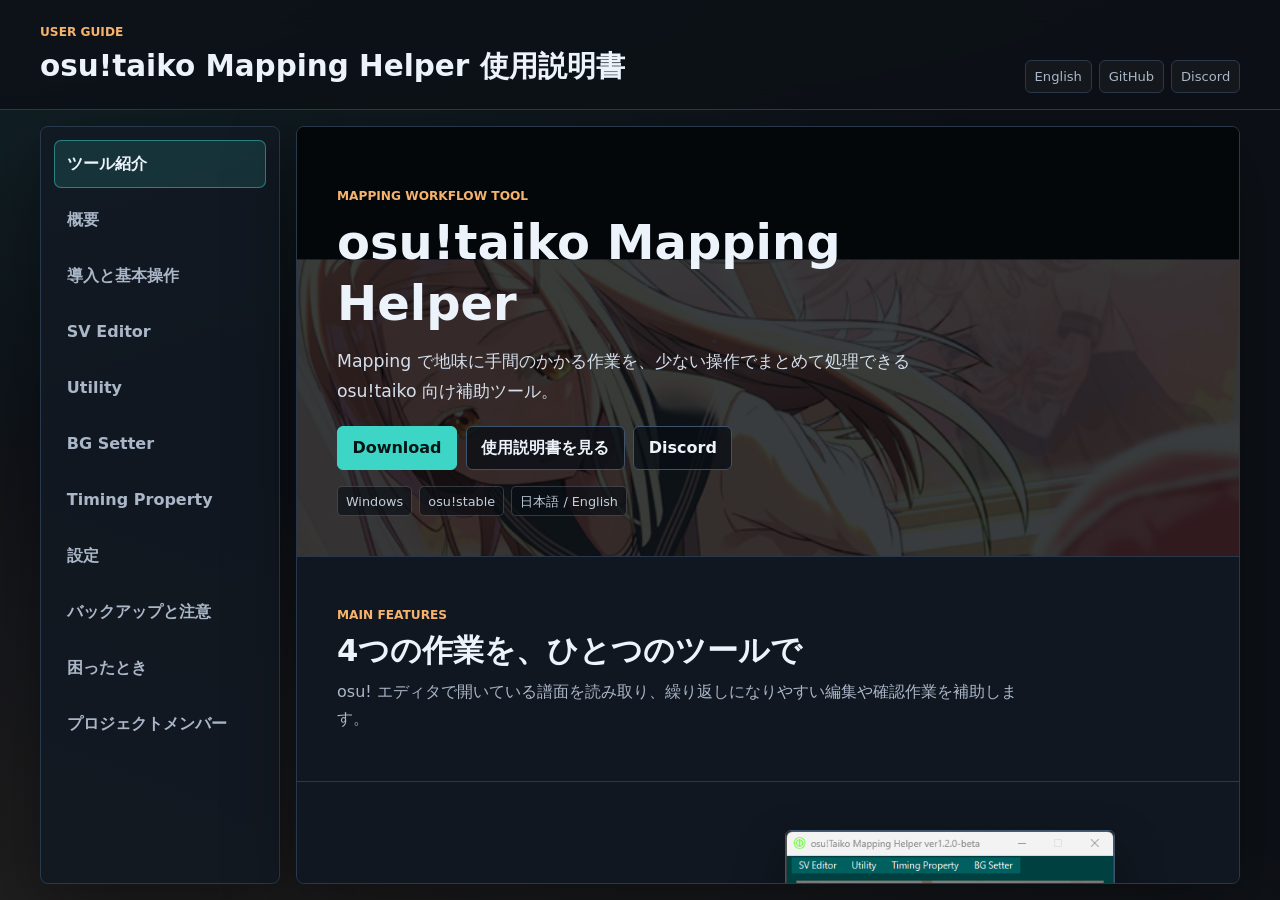
==== commit 02b0612f: "ツール紹介ページを追加" ====
--- a/docs/index.html
+++ b/docs/index.html
@@ -20,7 +20,8 @@
   </header>
 
   <main class="manual-shell">
-    <input checked type="radio" name="manual-tab" id="tab-overview">
+    <input checked type="radio" name="manual-tab" id="tab-introduction">
+    <input type="radio" name="manual-tab" id="tab-overview">
     <input type="radio" name="manual-tab" id="tab-start">
     <input type="radio" name="manual-tab" id="tab-sv">
     <input type="radio" name="manual-tab" id="tab-utility">
@@ -32,6 +33,7 @@
     <input type="radio" name="manual-tab" id="tab-members">
 
     <nav class="tab-list" aria-label="説明書の章">
+      <label for="tab-introduction">ツール紹介</label>
       <label for="tab-overview">概要</label>
       <label for="tab-start">導入と基本操作</label>
       <label for="tab-sv">SV Editor</label>
@@ -43,6 +45,96 @@
       <label for="tab-trouble">困ったとき</label>
       <label for="tab-members">プロジェクトメンバー</label>
     </nav>
+
+    <section class="tab-panel introduction-panel" id="introduction-panel">
+      <div class="showcase-hero" style="--intro-hero-image: url('screenshot/BG Setter.png'); --intro-mobile-image: url('screenshot/SV Editor.png')">
+        <div class="showcase-hero-content">
+          <p class="eyebrow">Mapping Workflow Tool</p>
+          <h2>osu!taiko Mapping Helper</h2>
+          <p>Mapping で地味に手間のかかる作業を、少ない操作でまとめて処理できる osu!taiko 向け補助ツール。</p>
+          <div class="intro-actions">
+            <a class="primary-action" href="https://github.com/miyagish1m4/osutaiko-mapping-helper/releases">Download</a>
+            <label class="secondary-action" for="tab-overview">使用説明書を見る</label>
+            <a class="secondary-action" href="https://discord.gg/EG7AwfeGcW">Discord</a>
+          </div>
+          <div class="intro-meta" aria-label="対応環境">
+            <span>Windows</span>
+            <span>osu!stable</span>
+            <span>日本語 / English</span>
+          </div>
+        </div>
+      </div>
+
+      <header class="intro-heading">
+        <p class="eyebrow">Main Features</p>
+        <h2>4つの作業を、ひとつのツールで</h2>
+        <p>osu! エディタで開いている譜面を読み取り、繰り返しになりやすい編集や確認作業を補助します。</p>
+      </header>
+
+      <section class="intro-feature portrait-feature">
+        <div class="intro-feature-copy">
+          <p class="feature-number">01</p>
+          <h3>SV Editor</h3>
+          <p>ノーツ、小節線、BookMark、BeatSnap、既存の緑線などを基準に、SV と Volume をまとめて設定できます。</p>
+          <p>範囲内のグラデーション、特定オブジェクトだけへの適用、相対速度変化、既存緑線の整理にも対応します。</p>
+          <label class="text-action" for="tab-sv">SV Editor の説明を見る</label>
+        </div>
+        <figure class="intro-screenshot portrait-shot">
+          <img src="screenshot/SV Editor.png" alt="SV Editor の画面">
+        </figure>
+      </section>
+
+      <section class="intro-feature portrait-feature reverse">
+        <div class="intro-feature-copy">
+          <p class="feature-number">02</p>
+          <h3>Utility</h3>
+          <p>オフセット、ヒットサウンド、ノーツ座標、メタデータなど、SV 以外の編集をまとめて実行できます。</p>
+          <p>全難易度へのタグ変更や設定コピー、指定したビートスナップへの再スナップにも利用できます。</p>
+          <label class="text-action" for="tab-utility">Utility の説明を見る</label>
+        </div>
+        <figure class="intro-screenshot portrait-shot">
+          <img src="screenshot/Utility.png" alt="Utility の画面">
+        </figure>
+      </section>
+
+      <section class="intro-feature compact-feature">
+        <div class="intro-feature-copy">
+          <p class="feature-number">03</p>
+          <h3>Timing Property</h3>
+          <p>osu! エディタの現在位置に適用されている Timing、BPM、SV、Volume、見た目 BPM をリアルタイムに確認できます。</p>
+          <p>SV を設定する前の値確認や、作成した変化のチェックに使えます。</p>
+          <label class="text-action" for="tab-timing-property">Timing Property の説明を見る</label>
+        </div>
+        <figure class="intro-screenshot compact-shot">
+          <img src="screenshot/Timing Property.png" alt="Timing Property の画面">
+        </figure>
+      </section>
+
+      <section class="intro-feature landscape-feature reverse">
+        <div class="intro-feature-copy">
+          <p class="feature-number">04</p>
+          <h3>BG Setter</h3>
+          <p>背景画像を画面上で動かしながら、譜面に保存する BG の Y 座標を決定できます。</p>
+          <p>数値を繰り返し入力せず、実際の表示位置を見ながら調整できます。</p>
+          <label class="text-action" for="tab-bg">BG Setter の説明を見る</label>
+        </div>
+        <figure class="intro-screenshot landscape-shot">
+          <img src="screenshot/BG Setter.png" alt="BG Setter の画面">
+        </figure>
+      </section>
+
+      <div class="intro-cta">
+        <div>
+          <p class="eyebrow">Get Started</p>
+          <h3>最新バージョンをダウンロード</h3>
+          <p>osu!stable で対象の taiko 譜面を開き、ツールを起動するだけで始められます。</p>
+        </div>
+        <div class="intro-actions">
+          <a class="primary-action" href="https://github.com/miyagish1m4/osutaiko-mapping-helper/releases">Releases を開く</a>
+          <label class="secondary-action" for="tab-start">導入方法を見る</label>
+        </div>
+      </div>
+    </section>
 
     <section class="tab-panel" id="overview-panel">
       <div class="panel-header">
--- a/docs/style.css
+++ b/docs/style.css
@@ -214,6 +214,7 @@
   display: grid;
   align-content: start;
   gap: 0.5rem;
+  min-width: 0;
   padding: 0.8rem;
   border: 1px solid var(--line);
   border-radius: 8px;
@@ -241,6 +242,7 @@
   background: rgba(255, 255, 255, 0.04);
 }
 
+#tab-introduction:checked ~ .tab-list label[for="tab-introduction"],
 #tab-overview:checked ~ .tab-list label[for="tab-overview"],
 #tab-start:checked ~ .tab-list label[for="tab-start"],
 #tab-sv:checked ~ .tab-list label[for="tab-sv"],
@@ -258,6 +260,7 @@
 
 .tab-panel {
   display: none;
+  min-width: 0;
   overflow-y: auto;
   padding: clamp(1rem, 2vw, 1.4rem);
   border: 1px solid var(--line);
@@ -266,6 +269,7 @@
   box-shadow: var(--shadow);
 }
 
+#tab-introduction:checked ~ #introduction-panel,
 #tab-overview:checked ~ #overview-panel,
 #tab-start:checked ~ #start-panel,
 #tab-sv:checked ~ #sv-panel,
@@ -279,6 +283,221 @@
   display: block;
 }
 
+.introduction-panel {
+  padding: 0;
+  background: #101720;
+}
+
+.showcase-hero {
+  position: relative;
+  display: flex;
+  align-items: flex-end;
+  width: 100%;
+  min-width: 0;
+  min-height: 430px;
+  overflow: hidden;
+  border-bottom: 1px solid var(--line);
+  background-image: var(--intro-hero-image);
+  background-position: center 70%;
+  background-size: 130% auto;
+}
+
+.showcase-hero::before {
+  position: absolute;
+  inset: 0;
+  content: "";
+  background: rgba(5, 10, 15, 0.7);
+}
+
+.showcase-hero-content {
+  position: relative;
+  z-index: 1;
+  width: min(760px, 100%);
+  max-width: 100%;
+  min-width: 0;
+  padding: 2.5rem;
+}
+
+.showcase-hero h2 {
+  max-width: 700px;
+  margin-bottom: 0.8rem;
+  font-size: 3rem;
+}
+
+.showcase-hero-content > p:not(.eyebrow) {
+  max-width: 650px;
+  margin-bottom: 1.25rem;
+  color: #d5dfec;
+  font-size: 1.08rem;
+  overflow-wrap: anywhere;
+}
+
+.intro-actions {
+  display: flex;
+  flex-wrap: wrap;
+  gap: 0.55rem;
+  align-items: center;
+}
+
+.primary-action,
+.secondary-action {
+  display: inline-flex;
+  align-items: center;
+  justify-content: center;
+  min-height: 2.65rem;
+  padding: 0.5rem 0.9rem;
+  border: 1px solid var(--line-strong);
+  border-radius: 6px;
+  color: var(--ink);
+  cursor: pointer;
+  font-weight: 700;
+  text-decoration: none;
+}
+
+.primary-action {
+  border-color: var(--brand);
+  color: #051414;
+  background: var(--brand);
+}
+
+.secondary-action {
+  background: rgba(8, 14, 21, 0.76);
+}
+
+.primary-action:hover,
+.primary-action:focus-visible {
+  color: #051414;
+  background: #72e8dc;
+}
+
+.secondary-action:hover,
+.secondary-action:focus-visible {
+  border-color: var(--brand);
+  color: var(--brand);
+}
+
+.intro-meta {
+  display: flex;
+  flex-wrap: wrap;
+  gap: 0.45rem;
+  margin-top: 1rem;
+}
+
+.intro-meta span {
+  padding: 0.2rem 0.5rem;
+  border: 1px solid rgba(255, 255, 255, 0.18);
+  border-radius: 5px;
+  color: #c3cedc;
+  background: rgba(8, 14, 21, 0.65);
+  font-size: 0.8rem;
+}
+
+.intro-heading {
+  max-width: 760px;
+  padding: 3rem 2.5rem 2rem;
+}
+
+.intro-heading > p:last-child,
+.intro-feature-copy p,
+.intro-cta p {
+  color: var(--muted);
+}
+
+.intro-feature {
+  display: grid;
+  grid-template-columns: minmax(16rem, 0.75fr) minmax(18rem, 1.25fr);
+  gap: clamp(2rem, 5vw, 5rem);
+  align-items: center;
+  padding: 3rem 2.5rem;
+  border-top: 1px solid var(--line);
+}
+
+.intro-feature.reverse .intro-feature-copy {
+  order: 2;
+}
+
+.intro-feature.reverse .intro-screenshot {
+  order: 1;
+}
+
+.intro-feature-copy {
+  max-width: 560px;
+}
+
+.intro-feature-copy h3 {
+  margin-bottom: 0.85rem;
+  font-size: 1.7rem;
+}
+
+.feature-number {
+  margin-bottom: 0.3rem;
+  color: var(--accent) !important;
+  font-family: "Cascadia Mono", "Consolas", monospace;
+  font-size: 0.82rem;
+  font-weight: 700;
+}
+
+.text-action {
+  display: inline-flex;
+  margin-top: 0.4rem;
+  color: var(--brand);
+  cursor: pointer;
+  font-weight: 700;
+}
+
+.text-action:hover,
+.text-action:focus-visible {
+  text-decoration: underline;
+}
+
+.intro-screenshot {
+  justify-self: center;
+  margin: 0;
+}
+
+.intro-screenshot img {
+  display: block;
+  max-width: 100%;
+  height: auto;
+  border: 1px solid var(--line-strong);
+  border-radius: 6px;
+  box-shadow: 0 22px 48px rgba(0, 0, 0, 0.34);
+}
+
+.portrait-shot {
+  width: min(100%, 330px);
+}
+
+.compact-shot {
+  width: min(100%, 420px);
+}
+
+.landscape-feature {
+  grid-template-columns: minmax(16rem, 0.65fr) minmax(24rem, 1.35fr);
+}
+
+.landscape-shot {
+  width: min(100%, 760px);
+}
+
+.intro-cta {
+  display: flex;
+  justify-content: space-between;
+  gap: 2rem;
+  align-items: center;
+  padding: 2.5rem;
+  border-top: 1px solid rgba(61, 214, 198, 0.42);
+  background: var(--brand-soft);
+}
+
+.intro-cta h3 {
+  font-size: 1.35rem;
+}
+
+.intro-cta p {
+  margin-bottom: 0;
+}
+
 .panel-header {
   width: 100%;
   margin-bottom: 1rem;
@@ -547,12 +766,26 @@
   .utility-grid {
     grid-template-columns: repeat(2, minmax(0, 1fr));
   }
+
+  .showcase-hero {
+    min-height: 390px;
+  }
+
+  .intro-feature,
+  .landscape-feature {
+    grid-template-columns: minmax(14rem, 0.8fr) minmax(16rem, 1.2fr);
+  }
 }
 
 @media (max-width: 720px) {
   .app-header {
     flex-direction: column;
     align-items: stretch;
+  }
+
+  .app-header h1 {
+    font-size: 1.25rem;
+    overflow-wrap: anywhere;
   }
 
   .header-meta {
@@ -571,6 +804,85 @@
   }
 
   .manual-shell {
+    width: 100%;
+    min-width: 0;
     padding-inline: 0.75rem;
-  }
-}
+    overflow-x: hidden;
+  }
+
+  .tab-list {
+    width: calc(100vw - 1.5rem);
+    max-width: calc(100vw - 1.5rem);
+  }
+
+  .tab-panel {
+    width: calc(100vw - 1.5rem);
+    max-width: calc(100vw - 1.5rem);
+    overflow-x: hidden;
+  }
+
+  .showcase-hero {
+    min-height: 460px;
+    background-image: var(--intro-mobile-image);
+    background-position: center 30%;
+    background-size: cover;
+  }
+
+  .showcase-hero-content {
+    width: 100%;
+    max-width: none;
+    padding: 1.4rem;
+  }
+
+  .showcase-hero-content > * {
+    max-width: calc(100vw - 4.3rem);
+  }
+
+  .showcase-hero h2 {
+    width: 100%;
+    font-size: 1.85rem;
+    overflow-wrap: anywhere;
+    white-space: normal;
+  }
+
+  .showcase-hero-content > p:not(.eyebrow) {
+    word-break: break-word;
+  }
+
+  .showcase-hero .intro-actions {
+    display: grid;
+    grid-template-columns: 1fr;
+    align-items: stretch;
+    width: 100%;
+  }
+
+  .showcase-hero .primary-action,
+  .showcase-hero .secondary-action {
+    width: 100%;
+  }
+
+  .intro-heading,
+  .intro-feature,
+  .intro-cta {
+    padding: 2rem 1.25rem;
+  }
+
+  .intro-feature,
+  .landscape-feature {
+    grid-template-columns: 1fr;
+  }
+
+  .intro-feature.reverse .intro-feature-copy,
+  .intro-feature.reverse .intro-screenshot {
+    order: initial;
+  }
+
+  .intro-feature-copy {
+    max-width: none;
+  }
+
+  .intro-cta {
+    flex-direction: column;
+    align-items: flex-start;
+  }
+}
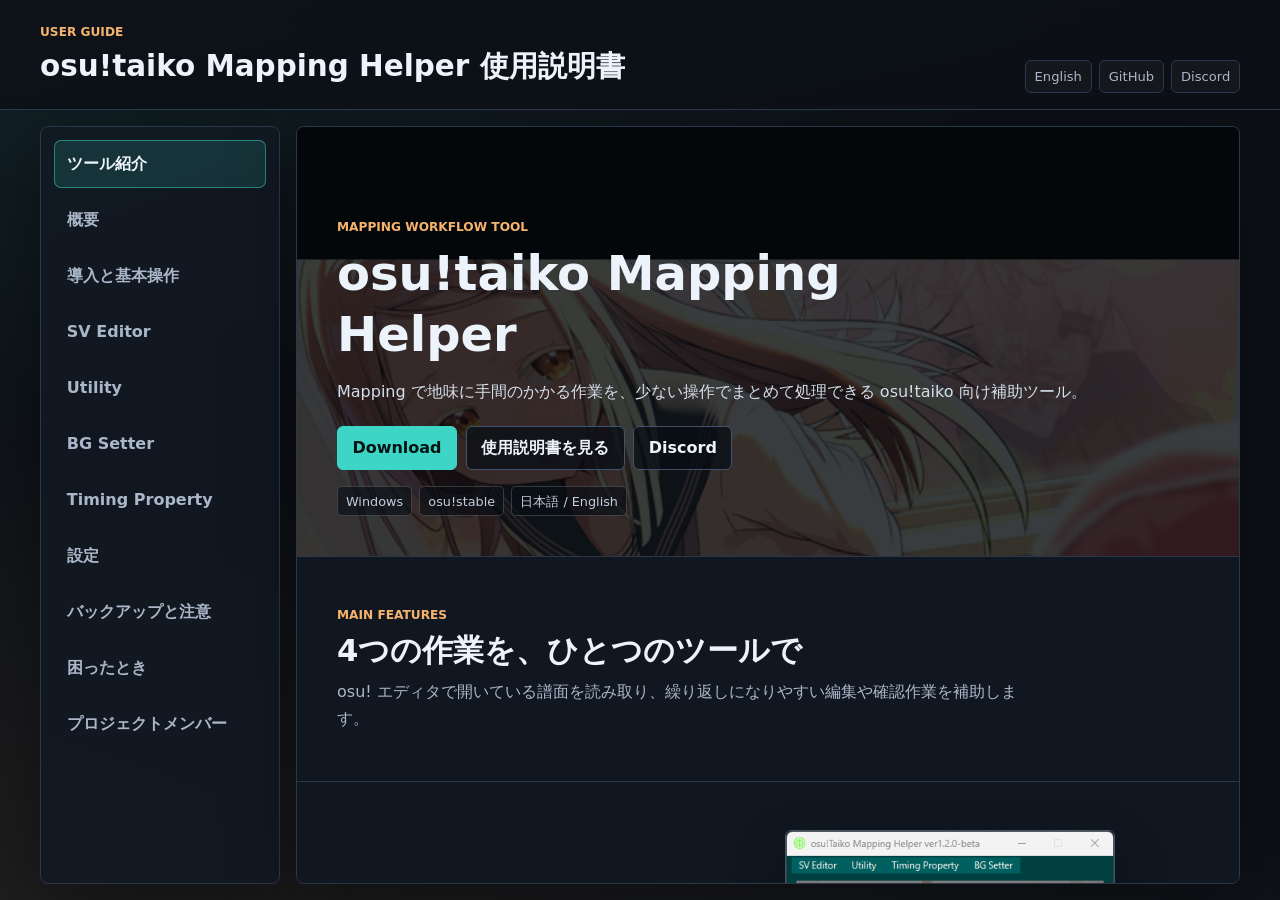
==== commit 1bfb957a: "faviconを設定" ====
--- a/docs/index.html
+++ b/docs/index.html
@@ -4,6 +4,7 @@
   <meta charset="utf-8">
   <meta name="viewport" content="width=device-width, initial-scale=1">
   <title>osu!taiko Mapping Helper 使用説明書</title>
+  <link rel="icon" href="favicon.ico" sizes="any">
   <link rel="stylesheet" href="style.css">
 </head>
 <body>
@@ -102,7 +103,6 @@
           <p class="feature-number">03</p>
           <h3>Timing Property</h3>
           <p>osu! エディタの現在位置に適用されている Timing、BPM、SV、Volume、見た目 BPM をリアルタイムに確認できます。</p>
-          <p>SV を設定する前の値確認や、作成した変化のチェックに使えます。</p>
           <label class="text-action" for="tab-timing-property">Timing Property の説明を見る</label>
         </div>
         <figure class="intro-screenshot compact-shot">
@@ -190,7 +190,7 @@
             <li>右上の <strong>GitHub</strong> ボタンから <a href="https://github.com/miyagish1m4/osutaiko-mapping-helper">miyagish1m4/osutaiko-mapping-helper</a> を開きます。</li>
             <li>右側にある <a href="https://github.com/miyagish1m4/osutaiko-mapping-helper/releases">Releases</a> を開きます。</li>
             <li><strong>Tag</strong> の数値が最新のバージョンをクリックします。</li>
-            <li><code>osu.taiko.Mapping.Helper.vX.X.X.zip</code> をダウンロードします。</li>
+            <li><code>osu.taiko.Mapping.Helper.zip</code> をダウンロードします。</li>
             <li><strong>Source code</strong> はアプリの実行には不要です。</li>
             <li>zip を解凍し、<code>osu!taiko Mapping Helper.exe</code> を実行します。</li>
           </ol>
@@ -447,7 +447,7 @@
       <article class="block">
         <h3>使い方</h3>
         <p>osu! エディタで曲を再生またはシークすると、Timing Property の値も更新されます。<br>
-          SV Editor で複雑なカーブを作る前に、現在の BPM や SV を確認しておくと、入力する SV 値を決めやすくなります。</p>
+          表示されているそれぞれの値を<strong>ダブルクリックするとクリップボードにコピー</strong>されます。</p>
       </article>
     </section>
 
@@ -580,7 +580,7 @@
         <div><strong>使用説明書の作成</strong><span>
           <a href="https://osu.ppy.sh/users/12029122">Vanity8</a>
         </span></div>
-        <div><strong>校閲</strong><span>
+        <div><strong>校正・校閲</strong><span>
           <a href="https://osu.ppy.sh/users/14520910">Maimaing</a>
         </span></div>
         <div><strong>テスター</strong><span>
--- a/docs/style.css
+++ b/docs/style.css
@@ -328,8 +328,9 @@
   max-width: 650px;
   margin-bottom: 1.25rem;
   color: #d5dfec;
-  font-size: 1.08rem;
-  overflow-wrap: anywhere;
+  font-size: 1rem;
+  overflow-wrap: normal;
+  white-space: nowrap;
 }
 
 .intro-actions {
@@ -846,7 +847,8 @@
   }
 
   .showcase-hero-content > p:not(.eyebrow) {
-    word-break: break-word;
+    word-break: normal;
+    white-space: normal;
   }
 
   .showcase-hero .intro-actions {
